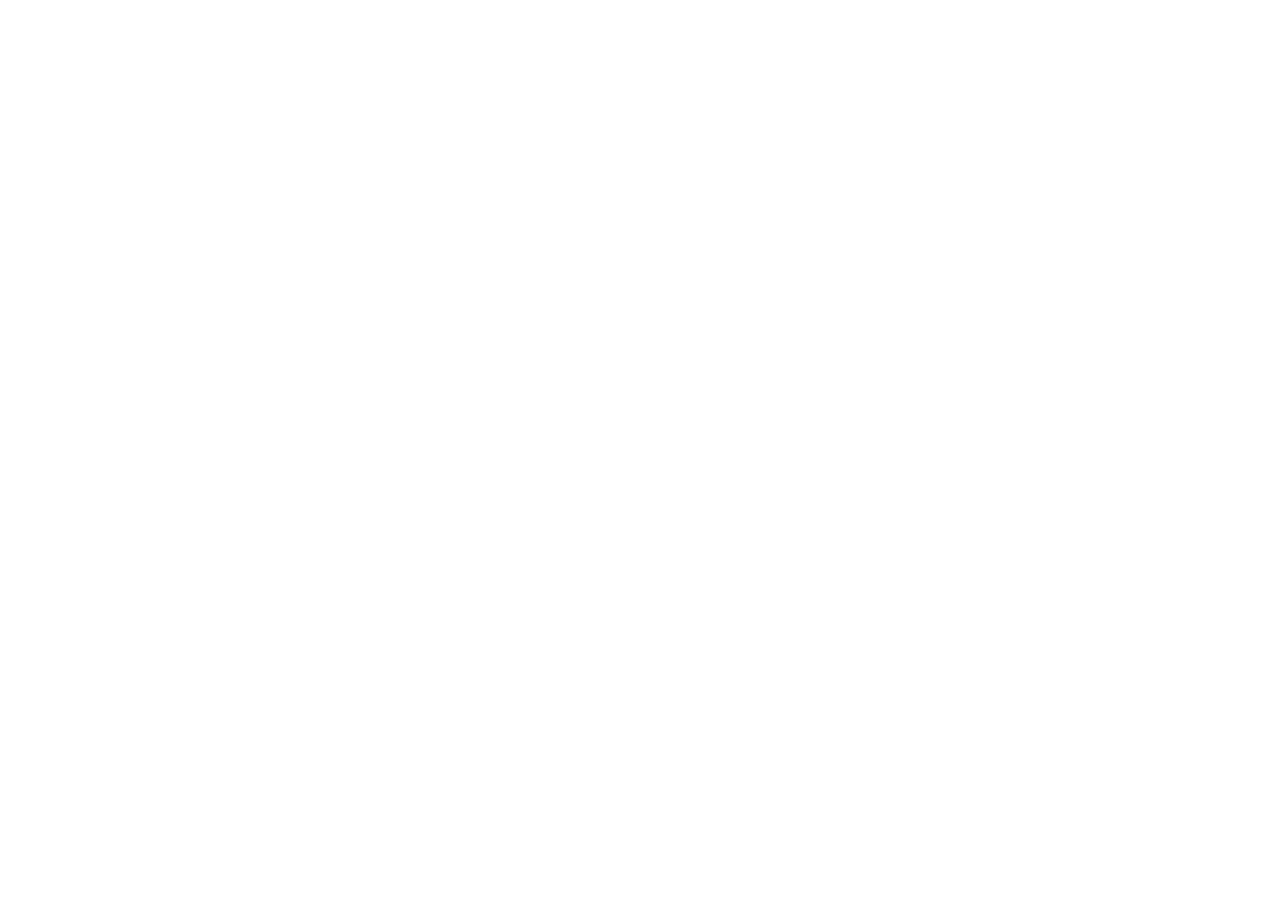
==== index.html @ 3e0bc898 "initial commit" ====
<!DOCTYPE html>
<html lang="en">
<head>
    <meta charset="UTF-8">
    <meta name="viewport" content="width=device-width, initial-scale=1.0">
    <title>Document</title>
</head>
<body>
    
</body>
</html>
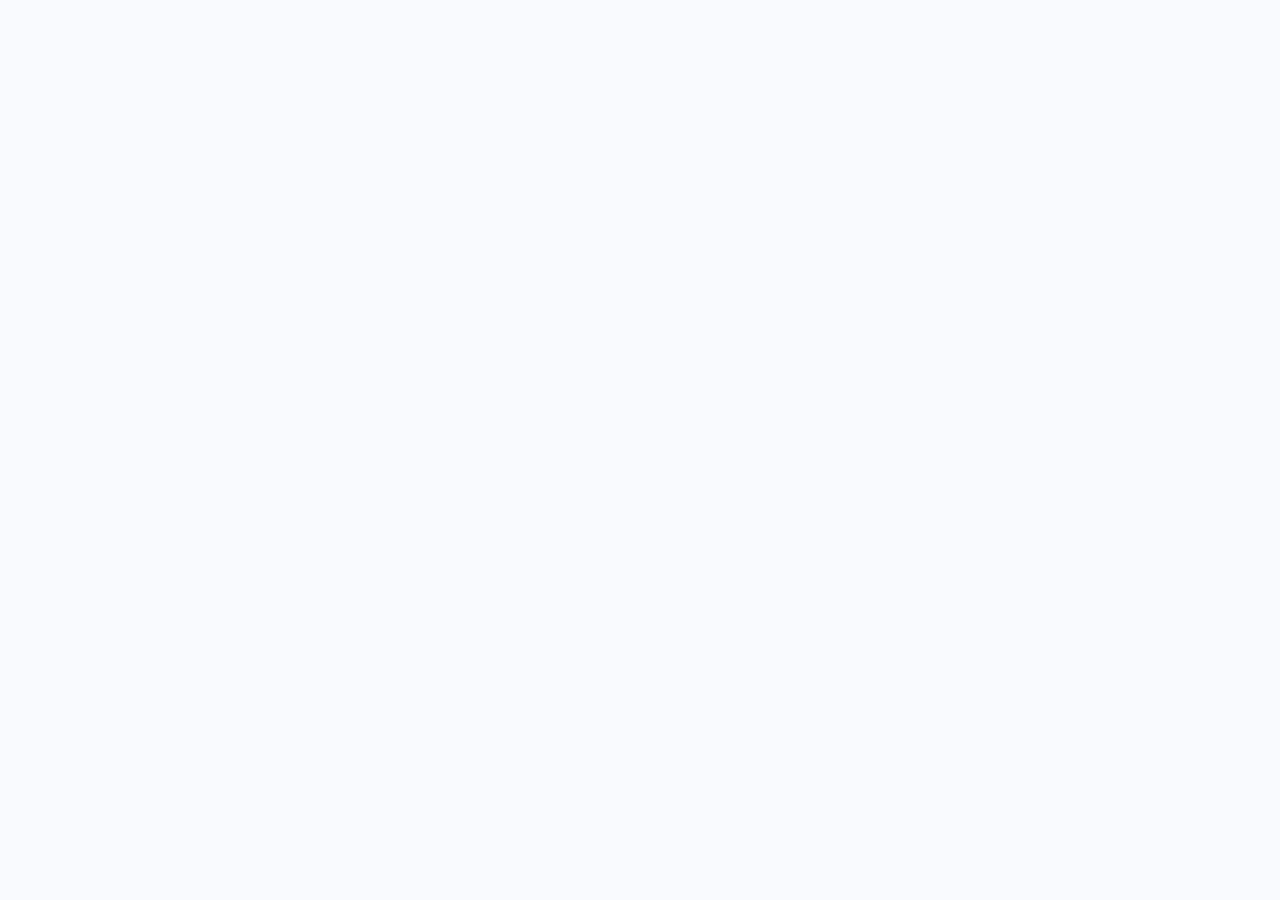
==== commit db40571b: "sign up page - laying a foundation" ====
--- a/index.html
+++ b/index.html
@@ -3,6 +3,8 @@
 <head>
     <meta charset="UTF-8">
     <meta name="viewport" content="width=device-width, initial-scale=1.0">
+    <link rel="stylesheet" href="reset.css">
+    <link rel="stylesheet" href="css/styles.css">
     <title>Document</title>
 </head>
 <body>
--- a/css/styles.css
+++ b/css/styles.css
@@ -0,0 +1,169 @@
+/* ==========================================================================
+   1. DESIGN SYSTEM VARIABLES (LIGHT/DARK MODE TOKENS)
+   ========================================================================== */
+:root, [data-theme="light"] {
+    --bg-main: #f8fafc;
+    --bg-surface: #ffffff;
+    --border-color: #e2e8f0;
+    
+    --text-primary: #0f172a;
+    --text-secondary: #475569;
+    --text-muted: #94a3b8;
+    
+    --primary: #2563eb;
+    --primary-hover: #1d4ed8;
+    --success: #10b981;
+    --danger: #ef4444;
+    
+    --shadow-sm: 0 1px 2px 0 rgb(0 0 0 / 0.05);
+    --shadow-md: 0 4px 6px -1px rgb(0 0 0 / 0.1), 0 2px 4px -2px rgb(0 0 0 / 0.1);
+}
+
+[data-theme="dark"] {
+    --bg-main: #0f172a;
+    --bg-surface: #1e293b;
+    --border-color: #334155;
+    
+    --text-primary: #f8fafc;
+    --text-secondary: #cbd5e1;
+    --text-muted: #64748b;
+    
+    --primary: #3b82f6;
+    --primary-hover: #2563eb;
+}
+
+/* ==========================================================================
+   2. BASE LAYOUTS
+   ========================================================================== */
+body {
+    font-family: -apple-system, BlinkMacSystemFont, "Segoe UI", Roboto, Helvetica, Arial, sans-serif;
+    background-color: var(--bg-main);
+    color: var(--text-primary);
+    line-height: 1.5;
+    transition: background-color 0.2s ease, color 0.2s ease;
+}
+
+/* Auth Center Screen Layout Box */
+.auth-wrapper {
+    min-height: 100vh;
+    display: flex;
+    align-items: center;
+    justify-content: center;
+    padding: 1.5rem;
+}
+
+.auth-card {
+    background-color: var(--bg-surface);
+    border: 1px solid var(--border-color);
+    border-radius: 0.5rem;
+    box-shadow: var(--shadow-md);
+    width: 100%;
+    max-width: 440px;
+    padding: 2.5rem 2rem;
+}
+
+/* ==========================================================================
+   3. TYPOGRAPHY & FORMS
+   ========================================================================== */
+h1 {
+    font-size: 1.75rem;
+    font-weight: 700;
+    margin-bottom: 0.5rem;
+    color: var(--text-primary);
+}
+
+.auth-subtitle {
+    color: var(--text-secondary);
+    font-size: 0.875rem;
+    margin-bottom: 2rem;
+}
+
+.form-group {
+    margin-bottom: 1.25rem;
+}
+
+.form-group label {
+    display: block;
+    font-size: 0.875rem;
+    font-weight: 500;
+    margin-bottom: 0.375rem;
+    color: var(--text-secondary);
+}
+
+.form-control {
+    width: 100%;
+    padding: 0.625rem 0.75rem;
+    font-size: 0.95rem;
+    background-color: var(--bg-surface);
+    border: 1px solid var(--border-color);
+    border-radius: 0.375rem;
+    color: var(--text-primary);
+    outline: none;
+    transition: border-color 0.15s ease;
+}
+
+.form-control:focus {
+    border-color: var(--primary);
+}
+
+/* ==========================================================================
+   4. UI BUTTONS & NAVIGATION LINKS
+   ========================================================================== */
+.btn {
+    display: inline-flex;
+    align-items: center;
+    justify-content: center;
+    width: 100%;
+    padding: 0.625rem 1rem;
+    font-size: 0.95rem;
+    font-weight: 600;
+    border-radius: 0.375rem;
+    border: 1px solid transparent;
+    cursor: pointer;
+    transition: background-color 0.15s ease;
+}
+
+.btn-primary {
+    background-color: var(--primary);
+    color: #ffffff;
+}
+
+.btn-primary:hover {
+    background-color: var(--primary-hover);
+}
+
+.auth-footer {
+    text-align: center;
+    margin-top: 1.5rem;
+    font-size: 0.875rem;
+    color: var(--text-secondary);
+}
+
+.auth-link {
+    color: var(--primary);
+    text-decoration: none;
+    font-weight: 500;
+}
+
+.auth-link:hover {
+    text-decoration: underline;
+}
+
+/* ==========================================================================
+   5. ERROR ALERT DISPLAY BLOCK
+   ========================================================================== */
+.error-summary-box {
+    background-color: rgba(239, 68, 68, 0.1);
+    border: 1px solid var(--danger);
+    border-radius: 0.375rem;
+    padding: 0.75rem 1rem;
+    margin-bottom: 1.5rem;
+    display: none; /* Controlled via JS */
+}
+
+.error-summary-list {
+    margin: 0;
+    padding-left: 1.25rem;
+    color: var(--danger);
+    font-size: 0.85rem;
+}
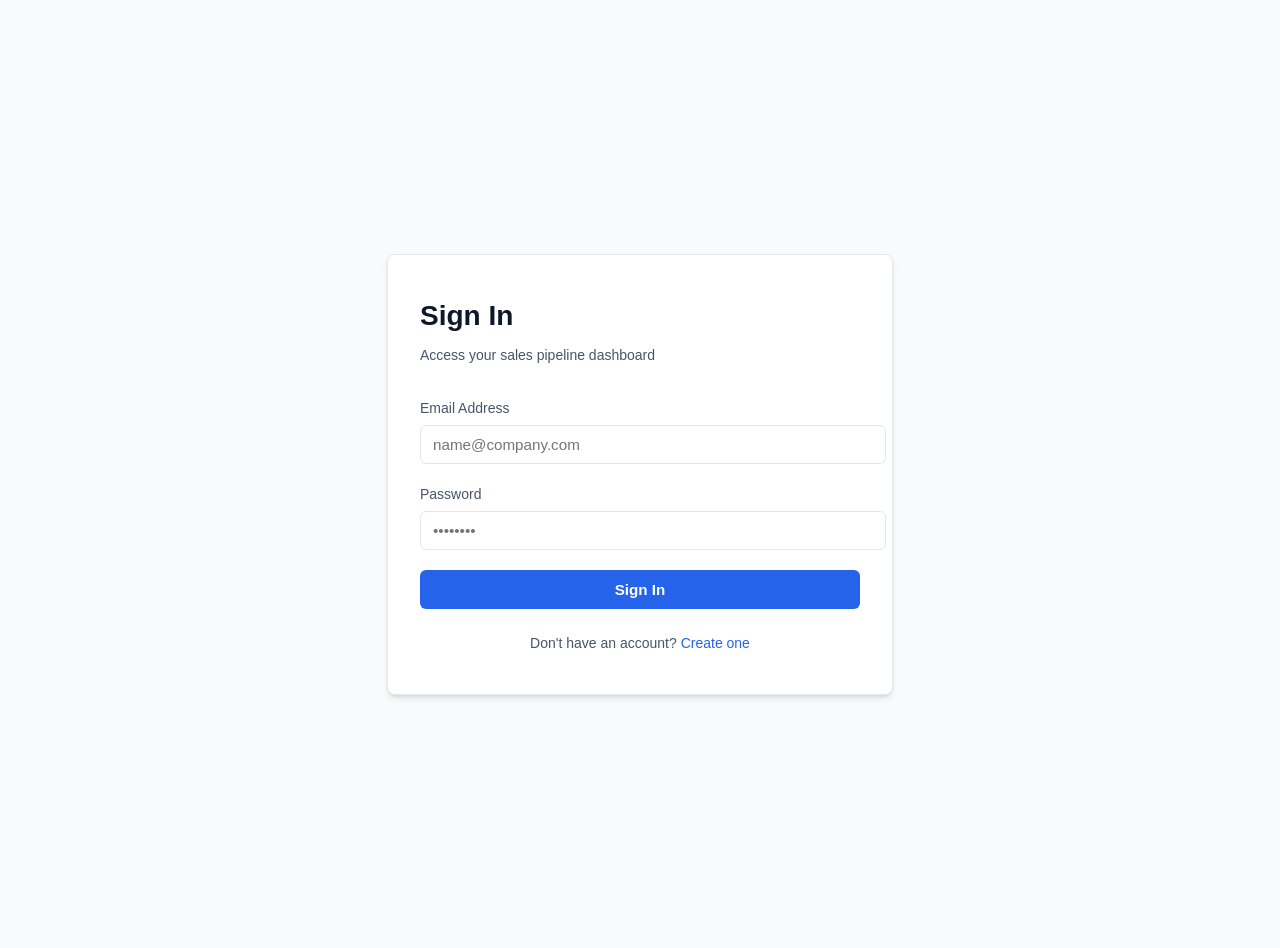
==== commit e44b46bc: "sign in page - laying a foundation" ====
--- a/index.html
+++ b/index.html
@@ -3,11 +3,49 @@
 <head>
     <meta charset="UTF-8">
     <meta name="viewport" content="width=device-width, initial-scale=1.0">
-    <link rel="stylesheet" href="reset.css">
+    <title>Sign In - 10x CRM</title>
+    <link rel="stylesheet" href="css/reset.css">
     <link rel="stylesheet" href="css/styles.css">
-    <title>Document</title>
 </head>
 <body>
-    
+
+    <div class="auth-wrapper">
+        <div class="auth-card">
+            <h1>Sign In</h1>
+            <p class="auth-subtitle">Access your sales pipeline dashboard</p>
+
+            <!-- Error Summary Display Box -->
+            <div id="login-error-box" class="error-summary-box">
+                <ul id="login-error-list" class="error-summary-list"></ul>
+            </div>
+
+            <form id="login-form" novalidate>
+                <!-- Login Field 1: Email -->
+                <div class="form-group">
+                    <label for="login-email">Email Address</label>
+                    <input type="email" id="login-email" class="form-control" placeholder="name@company.com" required>
+                </div>
+
+                <!-- Login Field 2: Password -->
+                <div class="form-group">
+                    <label for="login-password">Password</label>
+                    <input type="password" id="login-password" class="form-control" placeholder="••••••••" required>
+                </div>
+
+                <button type="submit" class="btn btn-primary">Sign In</button>
+            </form>
+
+            <div class="auth-footer">
+                Don't have an account? <a href="signup.html" class="auth-link">Create one</a>
+            </div>
+        </div>
+    </div>
+
+    <!-- Core App Infrastructure Scripts -->
+    <script src="js/toast.js"></script>
+    <script src="js/storage.js"></script>
+    <script src="js/guard.js"></script>
+    <!-- Page script to be wired next -->
+    <script src="js/login.js" defer></script>
 </body>
-</html>+</html>
